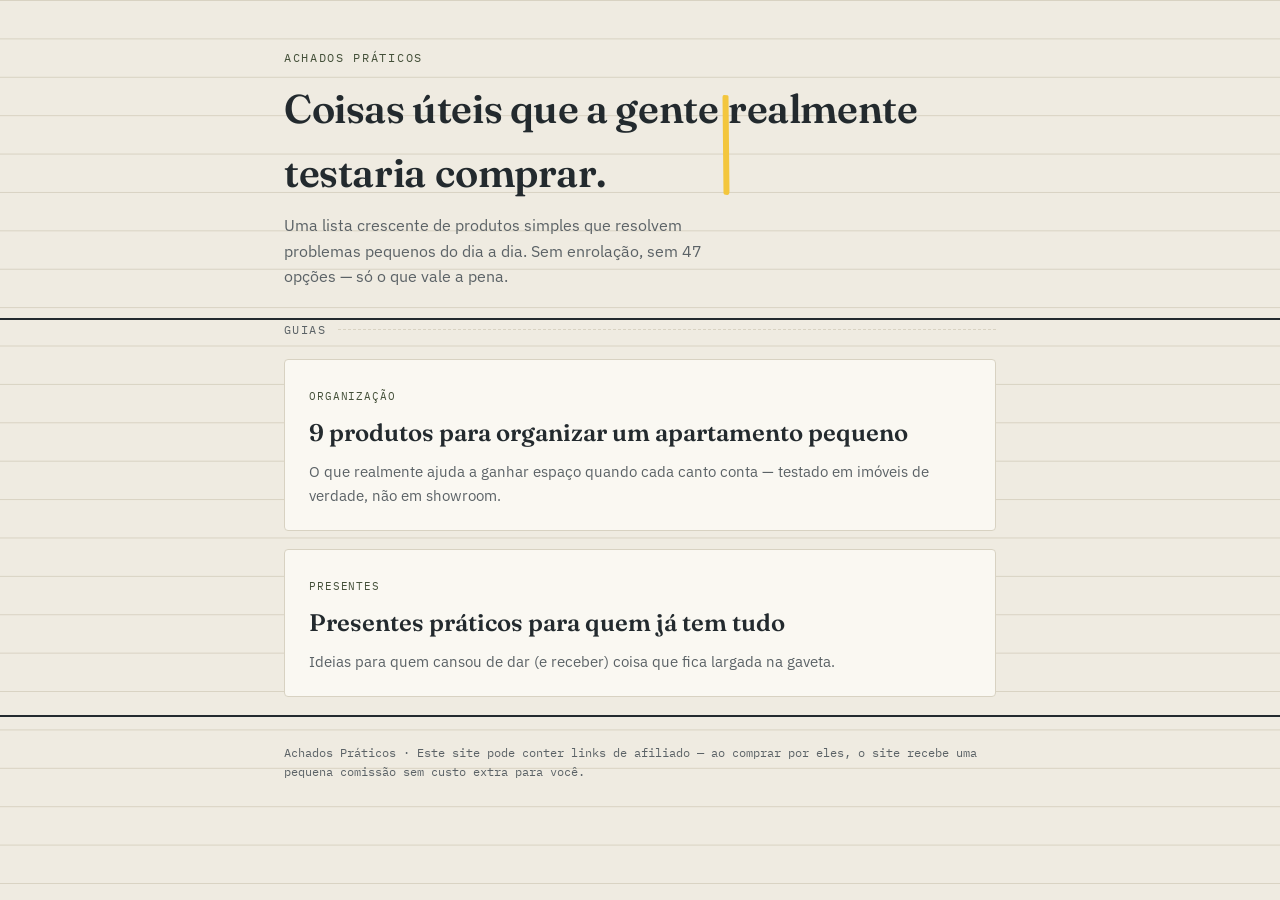
==== index.html @ 0e57e0bb "Create index.html" ====
<!DOCTYPE html>
<html lang="pt-BR">
<head>
<meta charset="UTF-8">
<meta name="viewport" content="width=device-width, initial-scale=1.0">
<title>Achados Práticos — coisas úteis que valem a pena comprar</title>
<meta name="description" content="Uma lista curada de produtos práticos para o dia a dia: organização, casa e presentes que realmente funcionam.">
<link rel="stylesheet" href="style.css">
</head>
<body>

<header class="site">
  <div class="wrap">
    <p class="eyebrow">Achados Práticos</p>
    <h1>Coisas úteis que a gente <mark class="hl">realmente testaria</mark> comprar.</h1>
    <p class="tagline">Uma lista crescente de produtos simples que resolvem problemas pequenos do dia a dia. Sem enrolação, sem 47 opções — só o que vale a pena.</p>
  </div>
</header>

<main class="wrap">
  <p class="section-label">Guias</p>

  <a class="entry" href="organizar-apartamento-pequeno.html">
    <span class="entry-date">Organização</span>
    <h2>9 produtos para organizar um apartamento pequeno</h2>
    <p>O que realmente ajuda a ganhar espaço quando cada canto conta — testado em imóveis de verdade, não em showroom.</p>
  </a>

  <a class="entry" href="presentes-praticos.html">
    <span class="entry-date">Presentes</span>
    <h2>Presentes práticos para quem já tem tudo</h2>
    <p>Ideias para quem cansou de dar (e receber) coisa que fica largada na gaveta.</p>
  </a>

</main>

<footer class="site">
  <div class="wrap">
    Achados Práticos · Este site pode conter links de afiliado — ao comprar por eles, o site recebe uma pequena comissão sem custo extra para você.
  </div>
</footer>

</body>
</html>
---- style.css ----
@import url('https://fonts.googleapis.com/css2?family=Fraunces:ital,opsz,wght@0,9..144,400;0,9..144,600;1,9..144,500&family=IBM+Plex+Sans:wght@400;500;600&family=IBM+Plex+Mono:wght@500&display=swap');

:root {
  --paper: #EFEBE1;
  --paper-card: #FAF8F2;
  --ink: #232A2E;
  --ink-soft: #5B6266;
  --rule: #D8D2C2;
  --highlighter: #F3C63D;
  --highlighter-soft: #F6D66B;
  --sage: #5C6E52;
  --sage-deep: #445039;
}

* { box-sizing: border-box; }

body {
  margin: 0;
  background: var(--paper);
  color: var(--ink);
  font-family: 'IBM Plex Sans', sans-serif;
  line-height: 1.6;
  background-image:
    linear-gradient(var(--rule) 1px, transparent 1px);
  background-size: 100% 2.4em;
  background-attachment: local;
}

a { color: var(--sage-deep); text-decoration-thickness: 1px; }
a:hover { color: var(--ink); }

.wrap {
  max-width: 760px;
  margin: 0 auto;
  padding: 0 24px;
}

/* ---- Header ---- */
header.site {
  padding: 48px 0 28px;
  border-bottom: 2px solid var(--ink);
}
header.site .eyebrow {
  font-family: 'IBM Plex Mono', monospace;
  font-size: 12px;
  letter-spacing: 0.14em;
  text-transform: uppercase;
  color: var(--sage-deep);
  margin: 0 0 10px;
}
header.site h1 {
  font-family: 'Fraunces', serif;
  font-size: 40px;
  font-weight: 600;
  margin: 0 0 8px;
  letter-spacing: -0.01em;
}
header.site p.tagline {
  margin: 0;
  color: var(--ink-soft);
  font-size: 16px;
  max-width: 46ch;
}

/* ---- Highlighter mark, the signature element ---- */
mark.hl {
  background: none;
  color: inherit;
  position: relative;
  padding: 0 2px;
}
mark.hl::before {
  content: "";
  position: absolute;
  left: -3px; right: -3px; bottom: 0.05em; top: 0.28em;
  background: var(--highlighter);
  transform: rotate(-0.6deg);
  z-index: -1;
  border-radius: 2px 6px 3px 5px / 4px 2px 5px 3px;
}

/* ---- Article index on homepage ---- */
main { padding: 36px 0 80px; }

.section-label {
  font-family: 'IBM Plex Mono', monospace;
  font-size: 12px;
  letter-spacing: 0.12em;
  text-transform: uppercase;
  color: var(--ink-soft);
  margin: 0 0 20px;
  display: flex;
  align-items: center;
  gap: 12px;
}
.section-label::after {
  content: "";
  flex: 1;
  border-top: 1px dashed var(--rule);
}

.entry {
  display: block;
  background: var(--paper-card);
  border: 1px solid var(--rule);
  border-radius: 4px;
  padding: 22px 24px;
  margin-bottom: 18px;
  text-decoration: none;
  color: var(--ink);
  transition: transform 0.15s ease, box-shadow 0.15s ease;
}
.entry:hover {
  transform: translateY(-2px);
  box-shadow: 3px 4px 0 var(--ink);
}
.entry .entry-date {
  font-family: 'IBM Plex Mono', monospace;
  font-size: 11px;
  color: var(--sage-deep);
  text-transform: uppercase;
  letter-spacing: 0.08em;
}
.entry h2 {
  font-family: 'Fraunces', serif;
  font-size: 24px;
  font-weight: 600;
  margin: 6px 0 8px;
}
.entry p {
  margin: 0;
  color: var(--ink-soft);
  font-size: 15px;
}

/* ---- Article page ---- */
.article-header { padding: 44px 0 8px; }
.article-header a.back {
  font-family: 'IBM Plex Mono', monospace;
  font-size: 12px;
  text-decoration: none;
  color: var(--sage-deep);
}
.article-header h1 {
  font-family: 'Fraunces', serif;
  font-size: 34px;
  font-weight: 600;
  margin: 16px 0 10px;
  line-height: 1.15;
}
.article-header .meta {
  font-family: 'IBM Plex Mono', monospace;
  font-size: 12px;
  color: var(--ink-soft);
  text-transform: uppercase;
  letter-spacing: 0.06em;
}

.disclosure {
  font-size: 13px;
  color: var(--ink-soft);
  background: var(--paper-card);
  border-left: 3px solid var(--highlighter);
  padding: 10px 14px;
  margin: 24px 0 8px;
  border-radius: 0 4px 4px 0;
}

article.body { padding: 20px 0 40px; }
article.body p { margin: 0 0 18px; font-size: 16.5px; }
article.body h2 {
  font-family: 'Fraunces', serif;
  font-size: 24px;
  margin: 38px 0 4px;
}

.product {
  background: var(--paper-card);
  border: 1px solid var(--rule);
  border-radius: 4px;
  padding: 20px 22px;
  margin: 14px 0 26px;
}
.product .rank {
  font-family: 'IBM Plex Mono', monospace;
  font-size: 12px;
  color: var(--sage-deep);
  letter-spacing: 0.08em;
}
.product h3 { margin: 4px 0 8px; font-family: 'Fraunces', serif; font-size: 20px; }
.product p { margin: 0 0 14px !important; font-size: 15px !important; color: var(--ink-soft); }
.product a.btn {
  display: inline-block;
  font-family: 'IBM Plex Mono', monospace;
  font-size: 12.5px;
  text-decoration: none;
  color: var(--ink);
  background: var(--highlighter-soft);
  padding: 9px 16px;
  border-radius: 3px;
  border: 1px solid var(--ink);
  transition: background 0.15s ease;
}
.product a.btn:hover { background: var(--highlighter); }

footer.site {
  border-top: 2px solid var(--ink);
  padding: 26px 0 50px;
  font-family: 'IBM Plex Mono', monospace;
  font-size: 12px;
  color: var(--ink-soft);
}

@media (max-width: 600px) {
  header.site h1 { font-size: 30px; }
  .article-header h1 { font-size: 26px; }
}
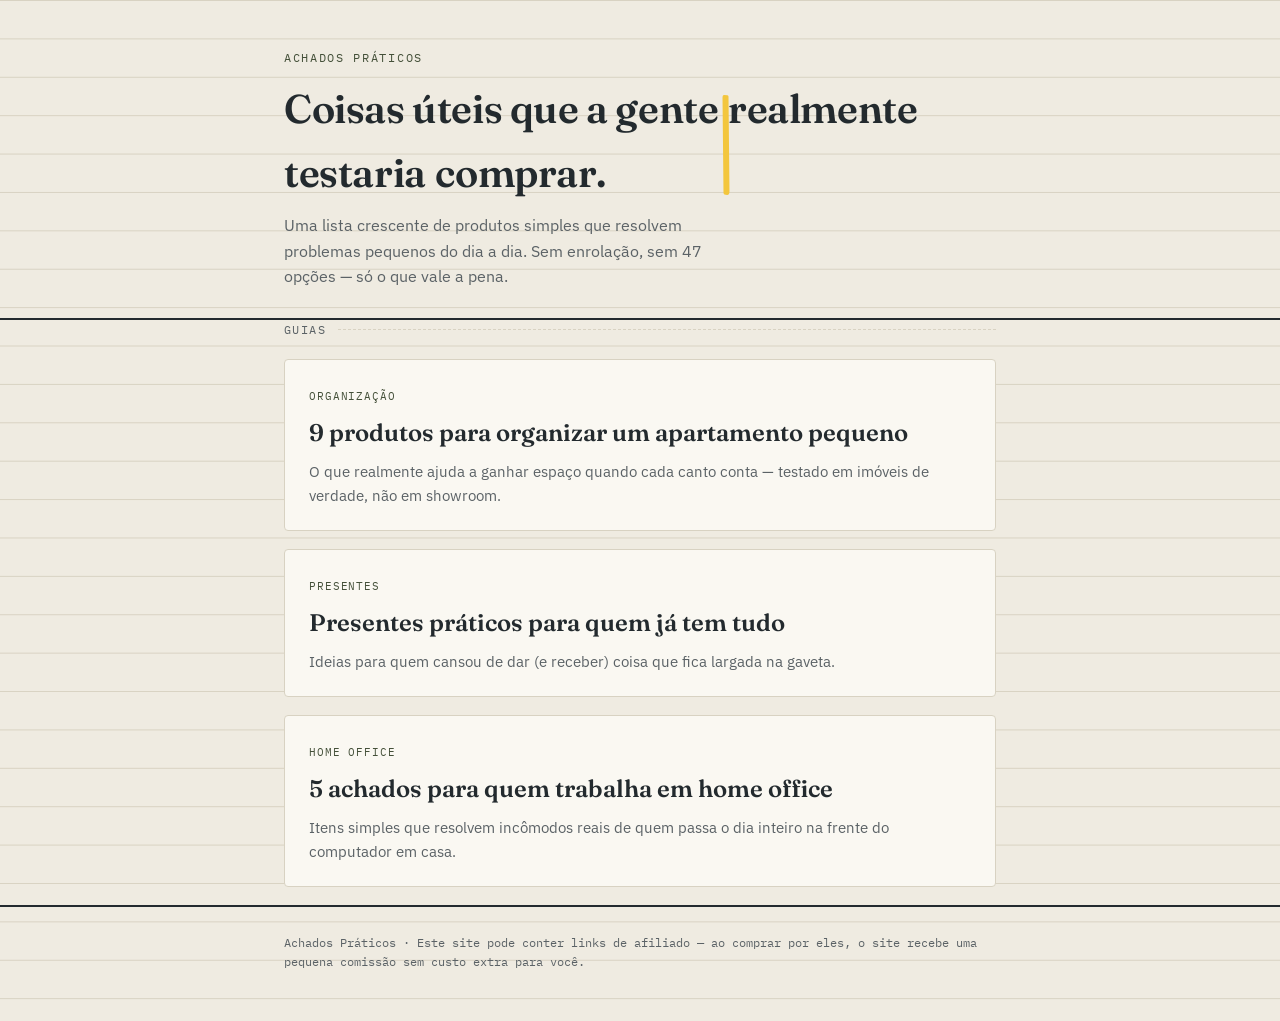
==== commit 67da048d: "Update index.html" ====
--- a/index.html
+++ b/index.html
@@ -3,6 +3,7 @@
 <head>
 <meta charset="UTF-8">
 <meta name="viewport" content="width=device-width, initial-scale=1.0">
+<meta name="google-site-verification" content="UwVblGR0xJPma4KiskhVwJlEvAXtsaLV87XW6uovKOE" />
 <title>Achados Práticos — coisas úteis que valem a pena comprar</title>
 <meta name="description" content="Uma lista curada de produtos práticos para o dia a dia: organização, casa e presentes que realmente funcionam.">
 <link rel="stylesheet" href="style.css">
@@ -20,7 +21,7 @@
 <main class="wrap">
   <p class="section-label">Guias</p>
 
-  <a class="entry" href="organizar-apartamento-pequeno.html">
+ <a class="entry" href="organizar-apartamento.html">
     <span class="entry-date">Organização</span>
     <h2>9 produtos para organizar um apartamento pequeno</h2>
     <p>O que realmente ajuda a ganhar espaço quando cada canto conta — testado em imóveis de verdade, não em showroom.</p>
@@ -31,7 +32,13 @@
     <h2>Presentes práticos para quem já tem tudo</h2>
     <p>Ideias para quem cansou de dar (e receber) coisa que fica largada na gaveta.</p>
   </a>
-
+  
+<a class="entry" href="home-office.html">
+    <span class="entry-date">Home office</span>
+    <h2>5 achados para quem trabalha em home office</h2>
+    <p>Itens simples que resolvem incômodos reais de quem passa o dia inteiro na frente do computador em casa.</p>
+  </a>
+  
 </main>
 
 <footer class="site">
@@ -42,3 +49,4 @@
 
 </body>
 </html>
+
